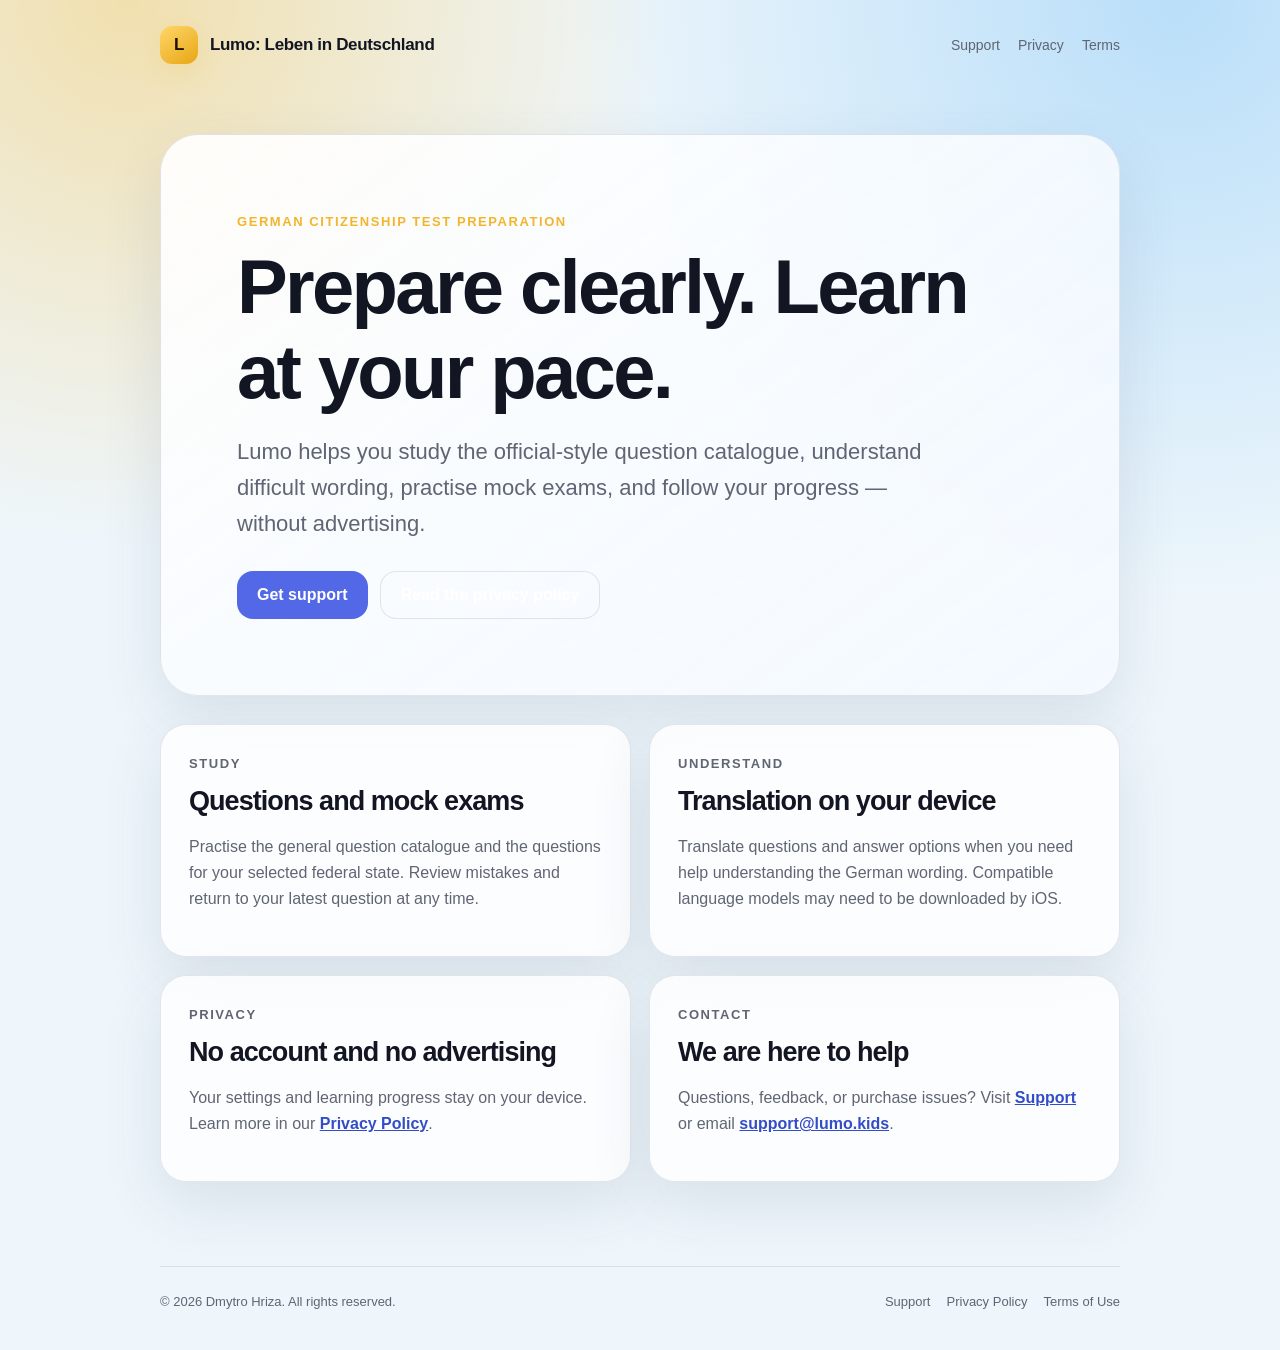
==== index.html @ 9f9576e3 "Publish Lumo legal and support pages" ====
<!doctype html>
<html lang="en">
<head>
  <meta charset="utf-8">
  <meta name="viewport" content="width=device-width, initial-scale=1">
  <meta name="description" content="Lumo: Leben in Deutschland — focused preparation for the German citizenship test.">
  <title>Lumo: Leben in Deutschland</title>
  <link rel="stylesheet" href="styles.css">
</head>
<body>
  <header class="site-header shell">
    <a class="brand" href="index.html" aria-label="Lumo home">
      <span class="brand-mark" aria-hidden="true">L</span>
      <span>Lumo: Leben in Deutschland</span>
    </a>
    <nav class="nav" aria-label="Primary navigation">
      <a href="support.html">Support</a>
      <a href="privacy.html">Privacy</a>
      <a href="terms.html">Terms</a>
    </nav>
  </header>

  <main class="shell">
    <section class="hero">
      <p class="eyebrow">German citizenship test preparation</p>
      <h1>Prepare clearly. Learn at your pace.</h1>
      <p class="lead">Lumo helps you study the official-style question catalogue, understand difficult wording, practise mock exams, and follow your progress — without advertising.</p>
      <div class="actions">
        <a class="button" href="support.html">Get support</a>
        <a class="button secondary" href="privacy.html">Read the privacy policy</a>
      </div>
    </section>

    <section class="grid" aria-label="Information">
      <article class="card">
        <p class="eyebrow">Study</p>
        <h2>Questions and mock exams</h2>
        <p>Practise the general question catalogue and the questions for your selected federal state. Review mistakes and return to your latest question at any time.</p>
      </article>
      <article class="card">
        <p class="eyebrow">Understand</p>
        <h2>Translation on your device</h2>
        <p>Translate questions and answer options when you need help understanding the German wording. Compatible language models may need to be downloaded by iOS.</p>
      </article>
      <article class="card">
        <p class="eyebrow">Privacy</p>
        <h2>No account and no advertising</h2>
        <p>Your settings and learning progress stay on your device. Learn more in our <a href="privacy.html">Privacy Policy</a>.</p>
      </article>
      <article class="card">
        <p class="eyebrow">Contact</p>
        <h2>We are here to help</h2>
        <p>Questions, feedback, or purchase issues? Visit <a href="support.html">Support</a> or email <a href="mailto:support@lumo.kids">support@lumo.kids</a>.</p>
      </article>
    </section>
  </main>

  <footer class="footer shell">
    <span>© 2026 Dmytro Hriza. All rights reserved.</span>
    <span class="footer-links">
      <a href="support.html">Support</a>
      <a href="privacy.html">Privacy Policy</a>
      <a href="terms.html">Terms of Use</a>
    </span>
  </footer>
</body>
</html>
---- styles.css ----
:root {
  color-scheme: light dark;
  --background: #07090f;
  --surface: rgba(28, 31, 42, 0.82);
  --surface-strong: #1d2130;
  --text: #f8f8fb;
  --muted: #a5a8b4;
  --line: rgba(255, 255, 255, 0.11);
  --accent: #5368e7;
  --gold: #f3b52d;
  --red: #d8403a;
  --shadow: 0 24px 80px rgba(0, 0, 0, 0.28);
}

* {
  box-sizing: border-box;
}

html {
  scroll-behavior: smooth;
}

body {
  margin: 0;
  min-height: 100vh;
  color: var(--text);
  background:
    radial-gradient(circle at 12% 0%, rgba(243, 181, 45, 0.16), transparent 32rem),
    radial-gradient(circle at 90% 3%, rgba(90, 164, 255, 0.18), transparent 36rem),
    var(--background);
  font-family: -apple-system, BlinkMacSystemFont, "SF Pro Display", "Segoe UI", sans-serif;
  line-height: 1.62;
  -webkit-font-smoothing: antialiased;
}

a {
  color: inherit;
}

.shell {
  width: min(100% - 32px, 960px);
  margin: 0 auto;
}

.site-header {
  display: flex;
  align-items: center;
  justify-content: space-between;
  gap: 24px;
  padding: 26px 0;
}

.brand {
  display: inline-flex;
  align-items: center;
  gap: 12px;
  text-decoration: none;
  font-size: 17px;
  font-weight: 720;
  letter-spacing: -0.02em;
}

.brand-mark {
  display: grid;
  width: 38px;
  height: 38px;
  place-items: center;
  border-radius: 12px;
  color: #1a1202;
  background: linear-gradient(145deg, #ffd66a, #e8a613);
  box-shadow: 0 8px 24px rgba(243, 181, 45, 0.18);
  font-weight: 850;
}

.nav {
  display: flex;
  flex-wrap: wrap;
  justify-content: flex-end;
  gap: 8px 18px;
}

.nav a {
  color: var(--muted);
  font-size: 14px;
  text-decoration: none;
}

.nav a:hover,
.nav a[aria-current="page"] {
  color: var(--text);
}

main {
  padding: 44px 0 84px;
}

.hero {
  padding: clamp(34px, 7vw, 76px);
  overflow: hidden;
  border: 1px solid var(--line);
  border-radius: 38px;
  background: linear-gradient(145deg, rgba(34, 38, 53, 0.93), rgba(19, 22, 31, 0.9));
  box-shadow: var(--shadow);
}

.eyebrow {
  margin: 0 0 12px;
  color: var(--gold);
  font-size: 13px;
  font-weight: 750;
  letter-spacing: 0.12em;
  text-transform: uppercase;
}

h1,
h2,
h3 {
  margin-top: 0;
  line-height: 1.12;
  letter-spacing: -0.035em;
}

h1 {
  max-width: 780px;
  margin-bottom: 20px;
  font-size: clamp(42px, 8vw, 76px);
}

h2 {
  margin-bottom: 18px;
  font-size: 27px;
}

h3 {
  margin-bottom: 8px;
  font-size: 19px;
}

.lead {
  max-width: 690px;
  margin: 0;
  color: var(--muted);
  font-size: clamp(18px, 2.5vw, 22px);
}

.actions {
  display: flex;
  flex-wrap: wrap;
  gap: 12px;
  margin-top: 30px;
}

.button {
  display: inline-flex;
  min-height: 48px;
  align-items: center;
  justify-content: center;
  padding: 0 20px;
  border-radius: 16px;
  background: var(--accent);
  color: white;
  font-weight: 680;
  text-decoration: none;
}

.button.secondary {
  border: 1px solid var(--line);
  background: rgba(255, 255, 255, 0.05);
}

.grid {
  display: grid;
  grid-template-columns: repeat(2, minmax(0, 1fr));
  gap: 18px;
  margin-top: 28px;
}

.card,
.document {
  border: 1px solid var(--line);
  background: var(--surface);
  box-shadow: var(--shadow);
  backdrop-filter: blur(24px);
  -webkit-backdrop-filter: blur(24px);
}

.card {
  min-height: 190px;
  padding: 28px;
  border-radius: 26px;
}

.card p,
.document p,
.document li {
  color: var(--muted);
}

.card a {
  color: #8393ff;
  font-weight: 650;
}

.document {
  max-width: 820px;
  margin: 0 auto;
  padding: clamp(28px, 6vw, 64px);
  border-radius: 34px;
}

.document h1 {
  margin-bottom: 10px;
  font-size: clamp(38px, 7vw, 62px);
}

.document h2 {
  margin-top: 42px;
}

.document h3 {
  margin-top: 28px;
}

.updated {
  margin: 0 0 36px;
  color: var(--muted);
  font-size: 14px;
}

.callout {
  margin: 28px 0;
  padding: 20px 22px;
  border-left: 4px solid var(--gold);
  border-radius: 4px 18px 18px 4px;
  background: rgba(243, 181, 45, 0.08);
}

.callout p {
  margin: 0;
  color: var(--text);
}

.contact-card {
  display: flex;
  align-items: center;
  justify-content: space-between;
  gap: 20px;
  margin: 30px 0;
  padding: 24px;
  border: 1px solid var(--line);
  border-radius: 22px;
  background: var(--surface-strong);
}

.contact-card p {
  margin: 4px 0 0;
}

.footer {
  display: flex;
  justify-content: space-between;
  gap: 24px;
  padding: 24px 0 38px;
  border-top: 1px solid var(--line);
  color: var(--muted);
  font-size: 13px;
}

.footer-links {
  display: flex;
  flex-wrap: wrap;
  gap: 16px;
}

.footer a {
  text-decoration: none;
}

@media (prefers-color-scheme: light) {
  :root {
    --background: #eef6fb;
    --surface: rgba(255, 255, 255, 0.78);
    --surface-strong: rgba(255, 255, 255, 0.92);
    --text: #121522;
    --muted: #5f6573;
    --line: rgba(28, 38, 62, 0.11);
    --shadow: 0 22px 60px rgba(54, 76, 108, 0.12);
  }

  body {
    background:
      radial-gradient(circle at 10% 0%, rgba(245, 197, 83, 0.46), transparent 34rem),
      radial-gradient(circle at 92% 0%, rgba(113, 190, 246, 0.42), transparent 38rem),
      var(--background);
  }

  .hero {
    background: linear-gradient(145deg, rgba(255, 255, 255, 0.9), rgba(244, 249, 255, 0.82));
  }

  .card a {
    color: #334cc7;
  }
}

@media (max-width: 680px) {
  .site-header,
  .footer,
  .contact-card {
    align-items: flex-start;
    flex-direction: column;
  }

  .nav {
    justify-content: flex-start;
  }

  main {
    padding-top: 24px;
  }

  .grid {
    grid-template-columns: 1fr;
  }

  .hero,
  .document {
    border-radius: 28px;
  }
}
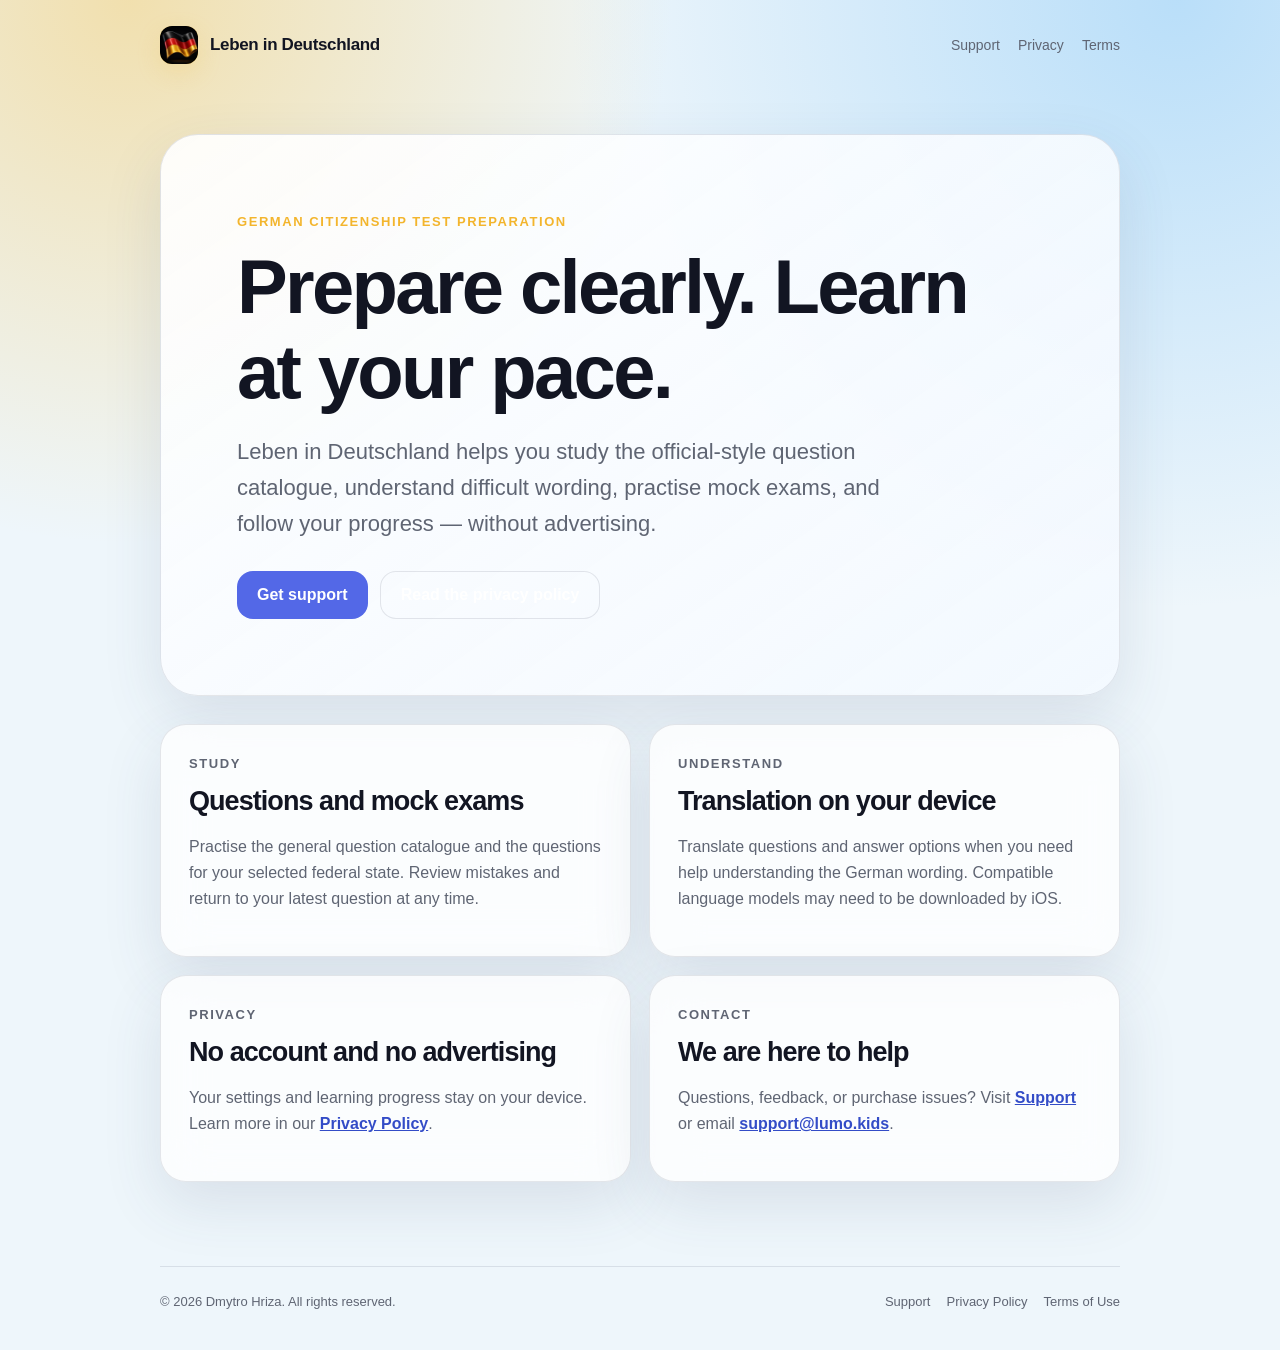
==== commit f35081e7: "Rebrand site and add app icon" ====
--- a/index.html
+++ b/index.html
@@ -3,15 +3,17 @@
 <head>
   <meta charset="utf-8">
   <meta name="viewport" content="width=device-width, initial-scale=1">
-  <meta name="description" content="Lumo: Leben in Deutschland — focused preparation for the German citizenship test.">
-  <title>Lumo: Leben in Deutschland</title>
+  <meta name="description" content="Leben in Deutschland — focused preparation for the German citizenship test.">
+  <title>Leben in Deutschland</title>
+  <link rel="icon" type="image/png" href="favicon.png">
+  <link rel="apple-touch-icon" href="favicon.png">
   <link rel="stylesheet" href="styles.css">
 </head>
 <body>
   <header class="site-header shell">
-    <a class="brand" href="index.html" aria-label="Lumo home">
-      <span class="brand-mark" aria-hidden="true">L</span>
-      <span>Lumo: Leben in Deutschland</span>
+    <a class="brand" href="index.html" aria-label="Leben in Deutschland home">
+      <span class="brand-mark" aria-hidden="true"><img src="favicon.png" alt=""></span>
+      <span>Leben in Deutschland</span>
     </a>
     <nav class="nav" aria-label="Primary navigation">
       <a href="support.html">Support</a>
@@ -24,7 +26,7 @@
     <section class="hero">
       <p class="eyebrow">German citizenship test preparation</p>
       <h1>Prepare clearly. Learn at your pace.</h1>
-      <p class="lead">Lumo helps you study the official-style question catalogue, understand difficult wording, practise mock exams, and follow your progress — without advertising.</p>
+      <p class="lead">Leben in Deutschland helps you study the official-style question catalogue, understand difficult wording, practise mock exams, and follow your progress — without advertising.</p>
       <div class="actions">
         <a class="button" href="support.html">Get support</a>
         <a class="button secondary" href="privacy.html">Read the privacy policy</a>
--- a/styles.css
+++ b/styles.css
@@ -70,6 +70,13 @@
   background: linear-gradient(145deg, #ffd66a, #e8a613);
   box-shadow: 0 8px 24px rgba(243, 181, 45, 0.18);
   font-weight: 850;
+  overflow: hidden;
+}
+
+.brand-mark img {
+  width: 100%;
+  height: 100%;
+  object-fit: cover;
 }
 
 .nav {
